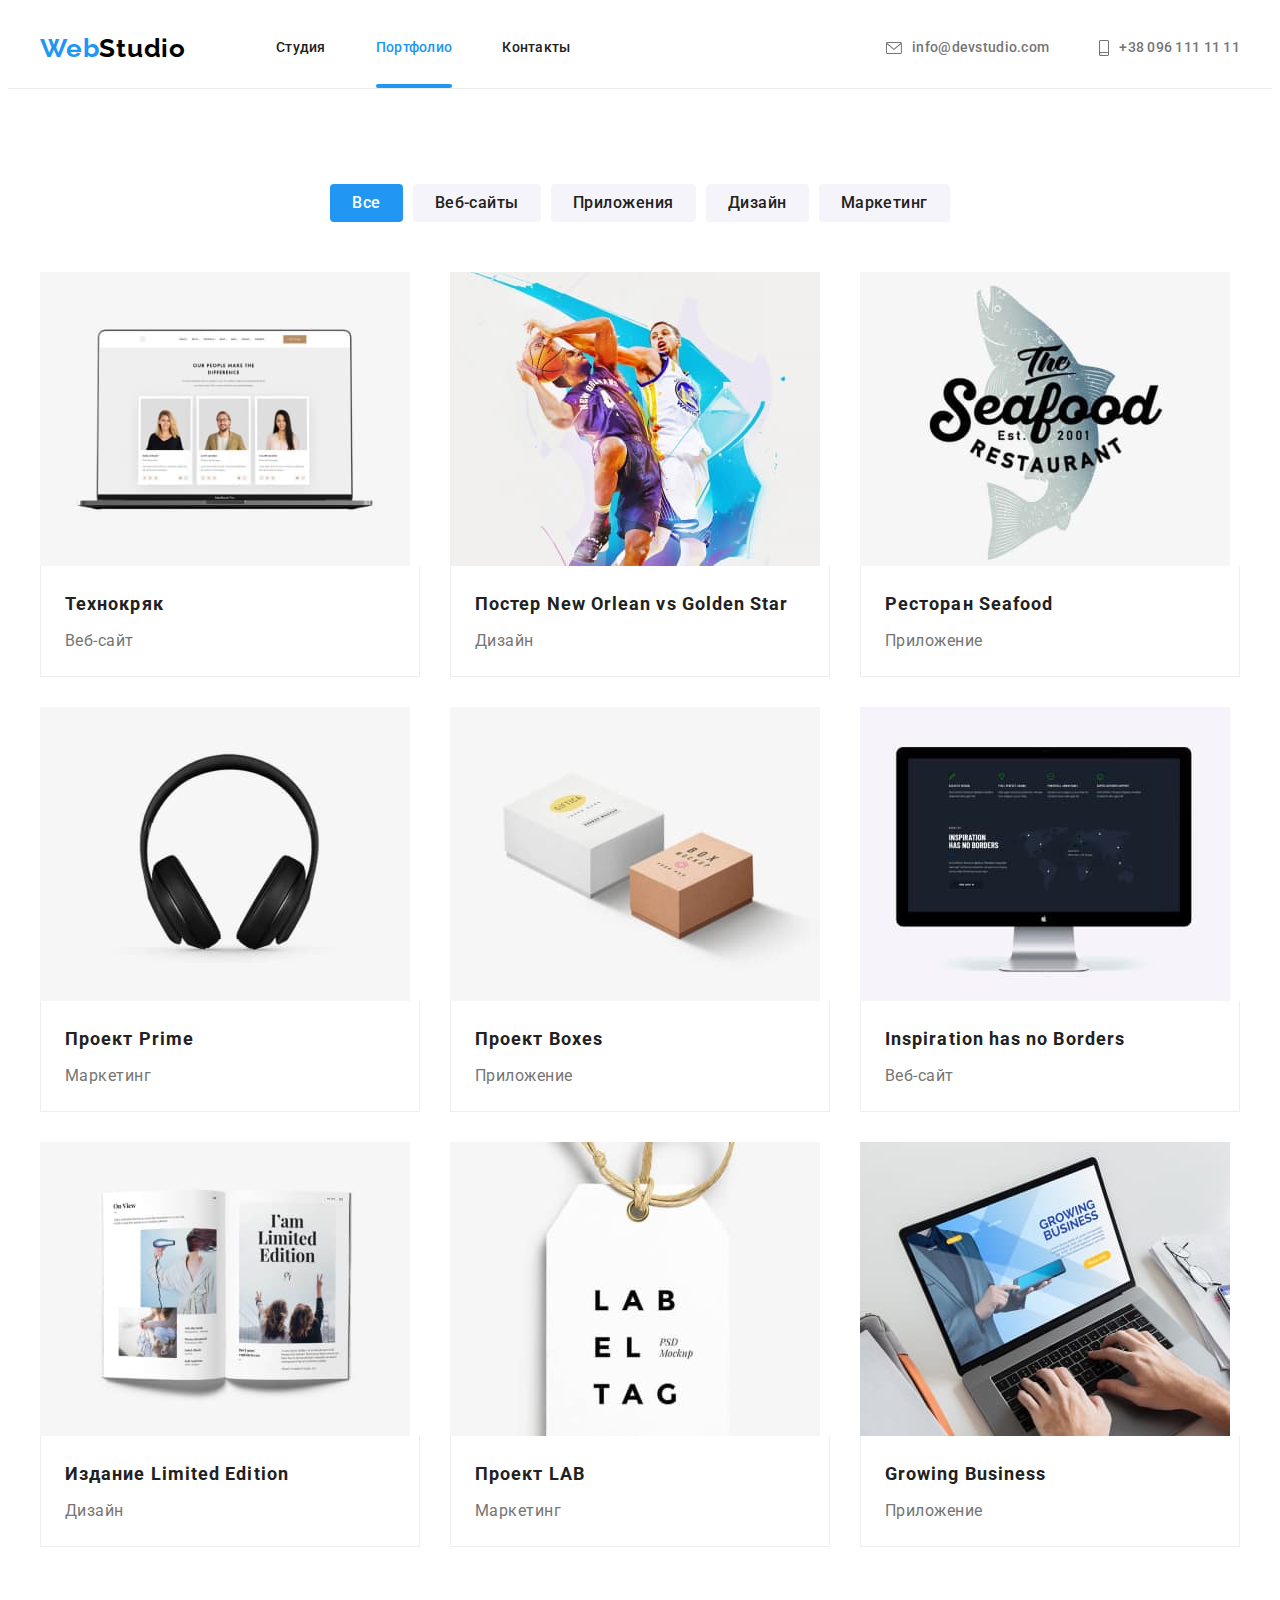
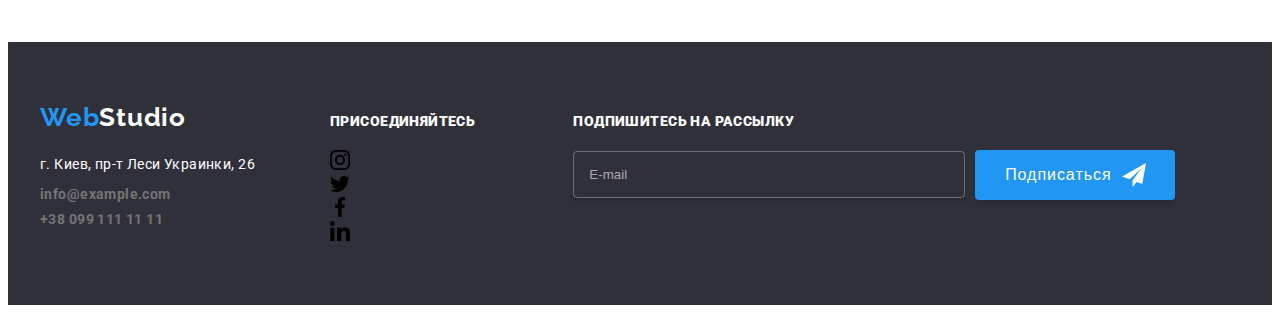
==== portfolio.html @ 3c31e911 "sass + bem" ====
<!DOCTYPE html>
<html lang="ru">
    <head>
        <meta charset="UTF-8" />
        <meta http-equiv="X-UA-Compatible" content="IE=edge" />
        <meta name="viewport" content="width=device-width, initial-scale=1.0" />
        <title>WebStudio</title>
        <link rel="preconnect" href="https://fonts.gstatic.com">
        <link href="https://fonts.googleapis.com/css2?family=Raleway:wght@700&family=Roboto:wght@400;500;700;900&display=swap"
          rel="stylesheet">
          <link rel="stylesheet" href="https://cdnjs.cloudflare.com/ajax/libs/modern-normalize/1.1.0/modern-normalize.min.css" integrity="sha512-wpPYUAdjBVSE4KJnH1VR1HeZfpl1ub8YT/NKx4PuQ5NmX2tKuGu6U/JRp5y+Y8XG2tV+wKQpNHVUX03MfMFn9Q==" crossorigin="anonymous" referrerpolicy="no-referrer" />
        <link rel="stylesheet" href="./css/main.min.css"> 
      </head>

  <body>
    <header class="header">
      <div class="container nav">
        <nav class="nav">
          <a class="logo link" lang="en" href="./index.html"><span class="half-logo">Web</span>Studio</a>
          <ul class="menu list">
            <li class="menu__item">
              <a class="menu__link  link" href="./index.html">Студия</a>
            </li>
            <li class="menu__item">
              <a class="menu__link menu__link-current link" href="./portfolio.html">Портфолио</a>
            </li>
            <li class="menu__item">
              <a class="menu__link link" href="">Контакты</a>
            </li>
          </ul>
        </nav>
    
        <ul class="hookup list">
          <li class="hookup__item">
            <a class="hookup__link link" href="mailto:info@devstudio.com">
              <svg class="hookup__link-icon" width="16" height="12">
                <use href="./images/sprite.svg#icon-envelope"></use>
              </svg>info@devstudio.com</a>
          </li>
          <li class="hookup__item">
            <a class="hookup__link link" href="tel:+380961111111">
              <svg class="hookup__link-icon" width="10" height="16">
                <use href="./images/sprite.svg#icon-phone"></use>
              </svg>+38 096 111 11 11</a>
          </li>
        </ul>
      </div>
    </header>

    <main>
      <section class="portfolio-page section">
        
        <!-- Buttons -->
        <div class="container">
        <ul class="filter-item list">
        <li class="filter-list ">
            <button class="filter-btn current link " type="button">Все</button></li>
        <li class="filter-list">
            <button class="filter-btn link" type="button">Веб-сайты</button></li>
        <li class="filter-list">
            <button class="filter-btn link" type="button">Приложения</button></li>
        <li class="filter-list">
            <button class="filter-btn link" type="button">Дизайн</button></li>
        <li class="filter-list">
            <button class="filter-btn" type="button">Маркетинг</button></li>
      </ul>

    <!-- Client -->
  
      <ul class="client list">
        <li class="client-item">
      
        <a class="client-link link"  href="">
          <div class="client-overlay-wrapper">
            <img src="./portfolio-images/tehnokryk.jpg" alt="Открытый ноутбук" width="370" height="294"/>
            <p class="client-overlay">Технокряк это современная площадка распространения коронавируса. Компании используют эту платформу для цифрового
            шпионажа и атак на защищённые сервера конкурентов.</p>
        </div>
          <div class="client-name">
            <h3 class="client-title">Технокряк</h3>
            <p class="client-text">Веб-сайт</p>
          </div>
        </a> 
        </li>
        <li class="client-item">
           
          <a class="client-link link"  href="">
            <div class="client-overlay-wrapper">
            <img src="./portfolio-images/poster.jpg" alt="Постер с баскетболистами" width="370" height="294"/>
            <p class="client-overlay">Технокряк это современная площадка распространения коронавируса. Компании используют эту
              платформу для цифрового
              шпионажа и атак на защищённые сервера конкурентов.</p>
            </div>
            <div class="client-name">
            <h3 class="client-title">Постер New Orlean vs Golden Star</h3>
            <p class="client-text">Дизайн</p>
          </div>
          </a>
        </li>
        <li class="client-item">
           
          <a class="client-link link"  href="">
            <div class="client-overlay-wrapper">
            <img src="./portfolio-images/seafood.jpg" alt="Вывеска ресторана" width="370" height="294"/>
            <p class="client-overlay">Технокряк это современная площадка распространения коронавируса. Компании используют эту
              платформу для цифрового
              шпионажа и атак на защищённые сервера конкурентов.</p>
            </div>
            <div class="client-name">
            <h3 class="client-title">Ресторан Seafood</h3>
            <p class="client-text">Приложение</p>
          </div>
          </a>
        </li>
        <li class="client-item">
           
          <a class="client-link link"  href="">
            <div class="client-overlay-wrapper">
            <img src="./portfolio-images/earphones.jpg" alt="Наушники" width="370" height="294"/>
            <p class="client-overlay">Технокряк это современная площадка распространения коронавируса. Компании используют эту
              платформу для цифрового
              шпионажа и атак на защищённые сервера конкурентов.</p>
            </div>
            <div class="client-name">
            <h3 class="client-title">Проект Prime</h3>
            <p class="client-text">Маркетинг</p>
          </div>
          </a>
        </li>
        <li class="client-item">
           
          <a class="client-link link"  href="">
            <div class="client-overlay-wrapper">
            <img src="./portfolio-images/boxes.jpg" alt="Коробки" width="370" height="294"/>
            <p class="client-overlay">Технокряк это современная площадка распространения коронавируса. Компании используют эту
              платформу для цифрового
              шпионажа и атак на защищённые сервера конкурентов.</p>
            </div>
            <div class="client-name">
            <h3 class="client-title">Проект Boxes</h3>
            <p class="client-text">Приложение</p>
          </div>
          </a>
        </li>
        <li class="client-item">
           
          <a class="client-link link"  href="">
            <div class="client-overlay-wrapper">
            <img src="./portfolio-images/computer.jpg" alt="Компьютер" width="370" height="294"/>
            <p class="client-overlay">Технокряк это современная площадка распространения коронавируса. Компании используют эту
              платформу для цифрового
              шпионажа и атак на защищённые сервера конкурентов.</p>
           </div>
            <div class="client-name">
            <h3 class="client-title" lang="en">Inspiration has no Borders</h3>
            <p class="client-text">Веб-сайт</p>
            </div>
          </a>
        </li>
        <li class="client-item">
           
          <a class="client-link link"  href="">
            <div class="client-overlay-wrapper">
            <img src="./portfolio-images/magazine.jpg" alt="Открытый журнал" width="370" height="294"/>
            <p class="client-overlay">Технокряк это современная площадка распространения коронавируса. Компании используют эту
              платформу для цифрового
              шпионажа и атак на защищённые сервера конкурентов.</p>
          </div>
            <div class="client-name">
            <h3 class="client-title">Издание Limited Edition</h3>
            <p class="client-text">Дизайн</p>
            </div>
          </a>
        </li>
        <li class="client-item">
           
          <a class="client-link link"  href="">
            <div class="client-overlay-wrapper">
            <img src="./portfolio-images/lab.jpg" alt="Этикетка с надписью" width="370" height="294"/>
            <p class="client-overlay">Технокряк это современная площадка распространения коронавируса. Компании используют эту
              платформу для цифрового
              шпионажа и атак на защищённые сервера конкурентов.</p>
          </div>
            <div class="client-name">
            <h3 class="client-title">Проект LAB</h3>
            <p class="client-text">Маркетинг</p>
            </div>
          </a>
        </li>
        <li class="client-item">
          
          <a class="client-link link"  href="">
            <div class="client-overlay-wrapper">
            <img src="./portfolio-images/laptop.jpg" alt="Открытый ноутбук" width="370" height="294"/>
            <p class="client-overlay">Технокряк это современная площадка распространения коронавируса. Компании используют эту
              платформу для цифрового
              шпионажа и атак на защищённые сервера конкурентов.</p>
         </div>
            <div class="client-name">
            <h3 class="client-title" lang="en">Growing Business</h3>
            <p class="client-text">Приложение</p>
            </div>
          </a>
        </li>
      </ul>
    </div>
      </section>
    </main>
  <footer class="footer">
    <div class="container general">
      <div class="footer-container">
        <a class="logo footer-logo link" lang="en" href="./index.html"><span class="half-logo">Web</span>Studio</a>
        <address class="address">
          <ul class="contacts list">
            <li class="contacts-item">
              <a class="connect link" href="https://goo.gl/maps/mreH3rbR9d4Kw75F6" target="_blank"
                rel="noopener noreferrer">г. Киев, пр-т Леси Украинки, 26</a>
            </li>
            <li class="contacts-item">
              <a class="hookup-footer link" href="mailto:info@example.com">info@example.com</a>
            </li>
            <li class="contacts-item">
              <a class="hookup-footer link" href="tel:+380991111111">+38 099 111 11 11</a>
            </li>
          </ul>
        </address>
      </div>
      <div class="footer-container">
        <h2 class="footer-title"><strong>присоединяйтесь</strong></h2>
        <ul class="social-list list">
          <li class="social-item">
            <a class="social-link footer-link" href=""><svg class="footer-icon" width="20" height="20">
                <use href="./images/sprite.svg#icon-instagram"></use>
              </svg></a>
          </li>
          <li class="social-item">
            <a class="social-link footer-link" href=""><svg class="footer-icon" width="20" height="20">
                <use href="./images/sprite.svg#icon-twitter"></use>
              </svg></a>
          </li>
          <li class="social-item">
            <a class="social-link footer-link" href=""><svg class="footer-icon" width="20" height="20">
                <use href="./images/sprite.svg#icon-facebook"></use>
              </svg></a>
          </li>
          <li class="social-item">
            <a class="social-link footer-link" href=""><svg class="footer-icon" width="20" height="20">
                <use href="./images/sprite.svg#icon-linkedin"></use>
              </svg></a>
          </li>
        </ul>
      </div>

      <form class="subscription">
        <b class="subscription-footer">Подпишитесь на рассылку</b>
        <div class="container-subscription">
          <input class="subscription-email" type="email" name="email" placeholder="E-mail" required>
          <button class="subscription-btn" type="submit">Подписаться
            <svg class="subscription-icon" width="24" height="24">
              <use href="./images/sprite.svg#icon-send"></use>
            </svg>
          </button>
        </div>
      </form>
      
    </div>
  </footer>
  </body>
</html>
---- css/main.min.css ----
:root{--accent-color: #2196f3;--secondary-color: #212121;--title-color: #ffffff;--hero-color: #2f303a;--text-color: #757575;--team-section-color: #f5f4fa;--half-logo-color: #000000;--border-color: #eeeeee;--line-color: #ececec;--icon-color: #afb1b8;--hover-btn: #188ce8}.hidden{position:absolute;width:1px;height:1px;margin:-1px;padding:0;overflow:hidden;border:0;clip:rect(0 0 0 0)}body{font-family:"Roboto", sans-serif;font-style:normal;font-weight:700;font-size:14px;line-height:1.14;letter-spacing:0.03em}h1,h2,h3,h4,h5,h6,p{margin-top:0;margin-bottom:0}ul,ol{margin-top:0;margin-bottom:0;padding-left:0}img{display:block}.link{text-decoration:none}.list{list-style:none}.section{padding-top:95px;padding-bottom:95px}.container{width:1200px;margin:0 auto;padding-left:15px;padding-right:15px}.work__title,.team__title,.company__title{font-size:36px;line-height:1.16;letter-spacing:.03em;margin-bottom:50px;text-align:center;color:var(--secondary-color)}.logo,.half-logo{font-size:26px;line-height:1.19;letter-spacing:.03em;font-family:"Raleway", sans-serif;color:var(--half-logo-color)}.logo{margin-right:90px}.half-logo{color:var(--accent-color)}.footer-logo{margin-right:0;color:var(--title-color)}.social__list{display:flex;justify-content:center}.social__link{transition-property:background-color, fill;transition-duration:250ms;transition-timing-function:cubic-bezier(0.4, 0, 0.2, 1);display:flex;height:45px;width:45px;justify-content:center;align-items:center;border-radius:50%;background-color:var(--title-color);fill:var(--icon-color)}.social__link:hover,.social__link:focus{background-color:var(--accent-color);fill:var(--title-color)}.social__item:not(:last-child){margin-right:10px}.footer__link{background-color:rgba(255,255,255,0.1)}.footer__link:hover,.footer__link:focus{background-color:var(--accent-color);fill:var(--title-color)}.footer__icon{fill:var(--title-color)}.header{background-color:var(--title-color);border-bottom:1px solid var(--line-color)}.nav{display:flex;align-items:center}.menu{display:flex;align-items:center}.menu__item{position:relative}.menu__item:not(:last-child){margin-right:50px}.hookup{display:flex;align-items:center;margin-left:auto}.hookup__item:not(:first-child){margin-left:50px}.menu__link,.hookup__link{transition-property:color, fill;transition-duration:250ms;transition-timing-function:cubic-bezier(0.4, 0, 0.2, 1);display:flex;padding-top:32px;padding-bottom:32px;align-items:center;font-size:14px;line-height:1.14;letter-spacing:.02em;font-weight:500;color:var(--secondary-color)}.hookup__link{font-style:normal;color:var(--text-color);fill:var(--text-color)}.hookup__link:hover,.hookup__link:focus{color:var(--accent-color);fill:var(--accent-color)}.menu__link:hover,.menu__link:focus{color:var(--accent-color);fill:var(--accent-color)}.hookup__link-icon{display:flex;font-style:inherit;margin-right:10px}.menu__link-current{color:var(--accent-color)}.menu__link-current::after{content:" ";position:absolute;left:0;bottom:0;display:block;width:100%;height:4px;border-radius:2px;background-color:var(--accent-color)}.hero{padding-top:200px;padding-bottom:200px;text-align:center;background-size:cover;background-position:0 0;background-repeat:no-repeat;background-color:var(--hero-color);background-image:linear-gradient(rgba(47,48,58,0.4), rgba(47,48,58,0.4)),url("../images/img-background.jpg")}.hero .container{width:700px}.hero__text{margin-bottom:30px;font-size:44px;line-height:1.36;letter-spacing:.06em;font-weight:900;text-transform:uppercase;color:var(--title-color)}.hero-button-text{align-items:center;text-align:center;padding:10px 30px;border:none;background:transparent;font-family:inherit;cursor:pointer;font-size:16px;line-height:1.87;letter-spacing:.06em;font-weight:700;box-shadow:0px 4px 4px rgba(0,0,0,0.15);border-radius:4px;color:var(--title-color);background:var(--accent-color)}.hero-button-text:hover{background:var(--hover-btn)}.preference__item-icon{display:flex;width:270px;height:120px;margin-bottom:30px;justify-content:center;align-items:center;background:var(--team-section-color)}.specifics{padding-bottom:0}.preference__list{display:flex;margin-left:-30px}.preference__item{margin-left:30px;flex-basis:calc((100% - 4 * 30px) / 4)}.preference__title{text-transform:uppercase;color:var(--secondary-color)}.preference__text{margin-top:10px;width:270px;font-weight:400;line-height:1.71;color:var(--text-color)}.work__item{display:flex;margin-left:-30px}.work__item-img{position:relative;display:flex;margin-left:30px;flex-basis:calc((100% - 3 * 30px) / 3)}.work__overlay{position:absolute;left:0;bottom:0;display:flex;justify-content:center;align-items:center;width:100%;height:25%;text-transform:uppercase;color:var(--title-color);background-color:rgba(47,48,58,0.8)}.team{background:var(--team-section-color)}.team__item{display:flex;margin-left:-30px}.team__list{margin-left:30px;max-width:270px;flex-basis:calc((100% - 4 * 30px) / 4);background:var(--title-color);box-shadow:0px 1px 3px rgba(0,0,0,0.12),0px 1px 1px rgba(0,0,0,0.14),0px 2px 1px rgba(0,0,0,0.2);border-radius:0px 0px 4px 4px}.person{padding:30px 30px}.person__name{margin-bottom:10px}.person__name,.person__position{text-align:center;font-weight:500;font-size:16px;line-height:1.18;letter-spacing:.03em;color:var(--secondary-color)}.person__position{margin-bottom:15px;font-weight:400;color:var(--text-color)}.company__list{display:flex;justify-content:center;align-items:center}.company__link{transition-property:fill, border;transition-duration:250ms;transition-timing-function:cubic-bezier(0.4, 0, 0.2, 1);display:flex;justify-content:center;align-items:center;width:170px;height:90px;cursor:pointer;border-radius:4px;fill:var(--icon-color);border:1px solid var(--icon-color)}.company__link:hover,.company__link:focus{fill:var(--accent-color);border:1px solid var(--accent-color)}.company__item:not(:last-child){margin-right:30px}.footer{padding-top:60px;padding-bottom:60px;background:var(--hero-color)}.footer-container:not(:first-child){margin-left:75px}.general{display:flex;align-items:baseline}.footer-title{margin-bottom:20px;font-size:14px;text-transform:uppercase;color:var(--title-color)}.connect{transition-property:var(--hero-color);transition-duration:250ms;transition-timing-function:cubic-bezier(0.4, 0, 0.2, 1);font-size:14px;line-height:1.71;letter-spacing:.03em;font-style:normal;font-weight:400;color:var(--title-color)}.connect:hover,.connect:focus{color:var(--accent-color)}.address{margin-top:20px;font-style:inherit}.contacts-item:not(:first-child){margin-top:10px}.hookup-footer{transition-property:var(--hero-color);transition-duration:250ms;transition-timing-function:cubic-bezier(0.4, 0, 0.2, 1);font-style:normal;color:var(--text-color)}.hookup-footer:hover,.hookup-footer:focus{color:var(--accent-color)}.subscription{margin-left:98px}.subscription-footer{display:block;margin-bottom:20px;text-transform:uppercase;color:var(--title-color)}.container-subscription{display:flex;justify-content:center;align-items:center}.subscription-email{width:360px;padding:15px;margin-right:10px;background-color:transparent;border:1px solid rgba(255,255,255,0.3);border-radius:4px;box-shadow:0px 4px 4px rgba(0,0,0,0.15);color:var(--title-color)}.subscription-email::placeholder{color:rgba(255,255,255,0.6)}.subscription-btn{display:flex;justify-content:center;align-items:center;border:none;cursor:pointer;text-align:center;padding:10px 25px;font-size:16px;line-height:1.87;letter-spacing:.06em;width:200px;height:50px;color:var(--title-color);background-color:var(--accent-color);box-shadow:0px 4px 4px rgba(0,0,0,0.15);border-radius:4px}.subscription-icon{margin-left:10px}.filter-item{display:flex;justify-content:center;margin-bottom:50px}.filter-item :not(:last-child){margin-right:10px}.filter-list{justify-content:center}.filter-btn.current{background-color:var(--accent-color);color:var(--title-color)}.filter-btn{transition-property:color, background-color, box-shadow;transition-duration:250ms;transition-timing-function:cubic-bezier(0.4, 0, 0.2, 1);padding:6px 22px;background:var(--team-section-color);border-radius:4px;border:none;font-family:inherit;font-size:16px;line-height:1.62;letter-spacing:.03em;text-align:left;font-weight:500;cursor:pointer;color:var(--secondary-color)}.filter-btn:hover,.filter-btn:focus{color:var(--title-color);background-color:var(--accent-color);box-shadow:0 4px 4px 0px rgba(0,0,0,0.25)}.client{margin-top:-30px;margin-left:-30px;display:flex;flex-wrap:wrap}.client-list{display:flex;margin-top:-30px;margin-left:-30px}.client-name{padding:20px 24px;border-right:1px solid var(--border-color);border-bottom:1px solid var(--border-color);border-left:1px solid var(--border-color)}.client-item{transition-property:transform, transform;transition-duration:250ms;transition-timing-function:cubic-bezier(0.4, 0, 0.2, 1);flex-basis:calc((100% - 3 * 30px) / 3);margin-top:30px;margin-left:30px}.client-item:hover,.client-item:hover .client-overlay{transform:translateY(0%);box-shadow:0 4px 4px 0px rgba(0,0,0,0.25)}.client-title{font-size:18px;line-height:2;letter-spacing:.06em;margin-bottom:4px;color:var(--secondary-color)}.client-text{font-size:16px;line-height:1.87;letter-spacing:.03em;font-weight:400;color:var(--text-color)}.client-link{transition-property:box-shadow;transition-duration:250ms;transition-timing-function:cubic-bezier(0.4, 0, 0.2, 1);display:block}.client-link:hover,.client-link:focus,.client-link:hover .client-overlay,.client-link:focus .client-overlay{transform:translateY(0%);box-shadow:0 4px 4px 0px rgba(0,0,0,0.25)}.client-overlay-wrapper{position:relative;overflow:hidden}.client-overlay{transition-property:transform, box-shadow;transition-duration:250ms;transition-timing-function:cubic-bezier(0.4, 0, 0.2, 1);transform:translateY(100%);position:absolute;top:0;left:0;width:100%;height:100%;overflow:auto;font-size:18px;line-height:1.56;letter-spacing:.03em;padding:60px 25px;font-weight:400;background-color:rgba(33,150,243,0.9);color:var(--title-color)}.backdrop{transition-property:opacity, visibility, pointer-events;transition-duration:250ms;transition-timing-function:cubic-bezier(0.4, 0, 0.2, 1);position:fixed;top:0;left:0;width:100vw;height:100vh;background-color:rgba(0,0,0,0.2)}.backdrop.is-hidden .modal{transform:translate(-50%, -50%) scale(0.3)}.modal{position:absolute;transform:translate(-50%, -50%) scale(1);transition-duration:250ms;transition-timing-function:cubic-bezier(0.4, 0, 0.2, 1);top:50%;left:50%;width:530px;height:580px;padding:40px;background-color:var(--title-color);box-shadow:0px 1px 3px rgba(0,0,0,0.12),0px 1px 1px rgba(0,0,0,0.14),0px 2px 1px rgba(0,0,0,0.2);border-radius:4px}.modal-btn{position:absolute;cursor:pointer;padding:7px;top:8px;right:8px;width:30px;height:30px;border-radius:50%;background-color:var(--title-color);border:1px solid rgba(0,0,0,0.1);transition:fill 250ms cubic-bezier(0.4, 0, 0.2, 1)}.modal-btn:hover,.modal-btn:focus{fill:var(--accent-color)}.is-hidden{opacity:0;visibility:hidden;pointer-events:none}.modal-form{display:flex;flex-direction:column}.modal-form-head{font-size:20px;line-height:1.15;letter-spacing:.03em;text-align:center;margin-bottom:10px}.modal-form-field{font-size:12px;line-height:1.16;letter-spacing:.01em;cursor:pointer;font-weight:400;margin-bottom:10px;color:var(--text-color)}.modal-input-wrapper{position:relative;display:block;margin-top:5px}.modal-form-input{cursor:pointer;padding:10px 10px 10px 40px;width:100%;height:40px;border-radius:4px;border:1px solid rgba(33,33,33,0.2);transition-property:fill, border;transition-duration:250ms;transition-timing-function:cubic-bezier(0.4, 0, 0.2, 1)}.modal-form-input:focus{outline:none;border-radius:4px;border:1px solid var(--accent-color)}.modal-icon{position:absolute;top:50%;left:10px;transform:translateY(-50%);transition:fill 250ms cubic-bezier(0.4, 0, 0.2, 1)}.modal-form-input:focus+.modal-icon{fill:var(--accent-color)}.modal-form-message{width:100%;height:120px;resize:none;padding:10px 15px;margin-top:5px;margin-bottom:10px;border-radius:4px;border:1px solid rgba(33,33,33,0.2);transition:border 250ms cubic-bezier(0.4, 0, 0.2, 1)}.modal-form-message::placeholder{color:rgba(117,117,117,0.5)}.modal-form-message:focus{outline:none;border-radius:4px;border:1px solid var(--accent-color)}.modal-form-checkbox{display:flex;justify-content:center;align-items:center;font-weight:400;line-height:1.71px;margin-bottom:30px;color:var(--text-color)}.modal-form-checkbox::before{content:"";margin-right:10px;display:block;height:16px;width:17px;border:2px solid var(--secondary-color);cursor:pointer}.modal-form-checkbox-input:checked+.modal-form-checkbox::before{background-image:url("../images/icon-check.svg");border:transparent;outline:none}.modal-form-checkbox-input:focus+.modal-form-checkbox::before{outline:2px solid var(--secondary-color)}.modal-form-contract{font-weight:400;line-height:1.71;text-decoration-line:underline;color:var(--accent-color)}.modal-form-btn{font-size:16px;line-height:1.87;letter-spacing:.06em;border:none;padding:10px 55px;align-self:center;color:var(--title-color);background:var(--accent-color);box-shadow:0px 4px 4px rgba(0,0,0,0.15);border-radius:4px;transition:background 250ms cubic-bezier(0.4, 0, 0.2, 1)}.modal-form-btn:hover,.modal-form-btn:focus{background:var(--hover-btn);box-shadow:0px 4px 4px rgba(0,0,0,0.15)}
/*# sourceMappingURL=main.min.css.map */
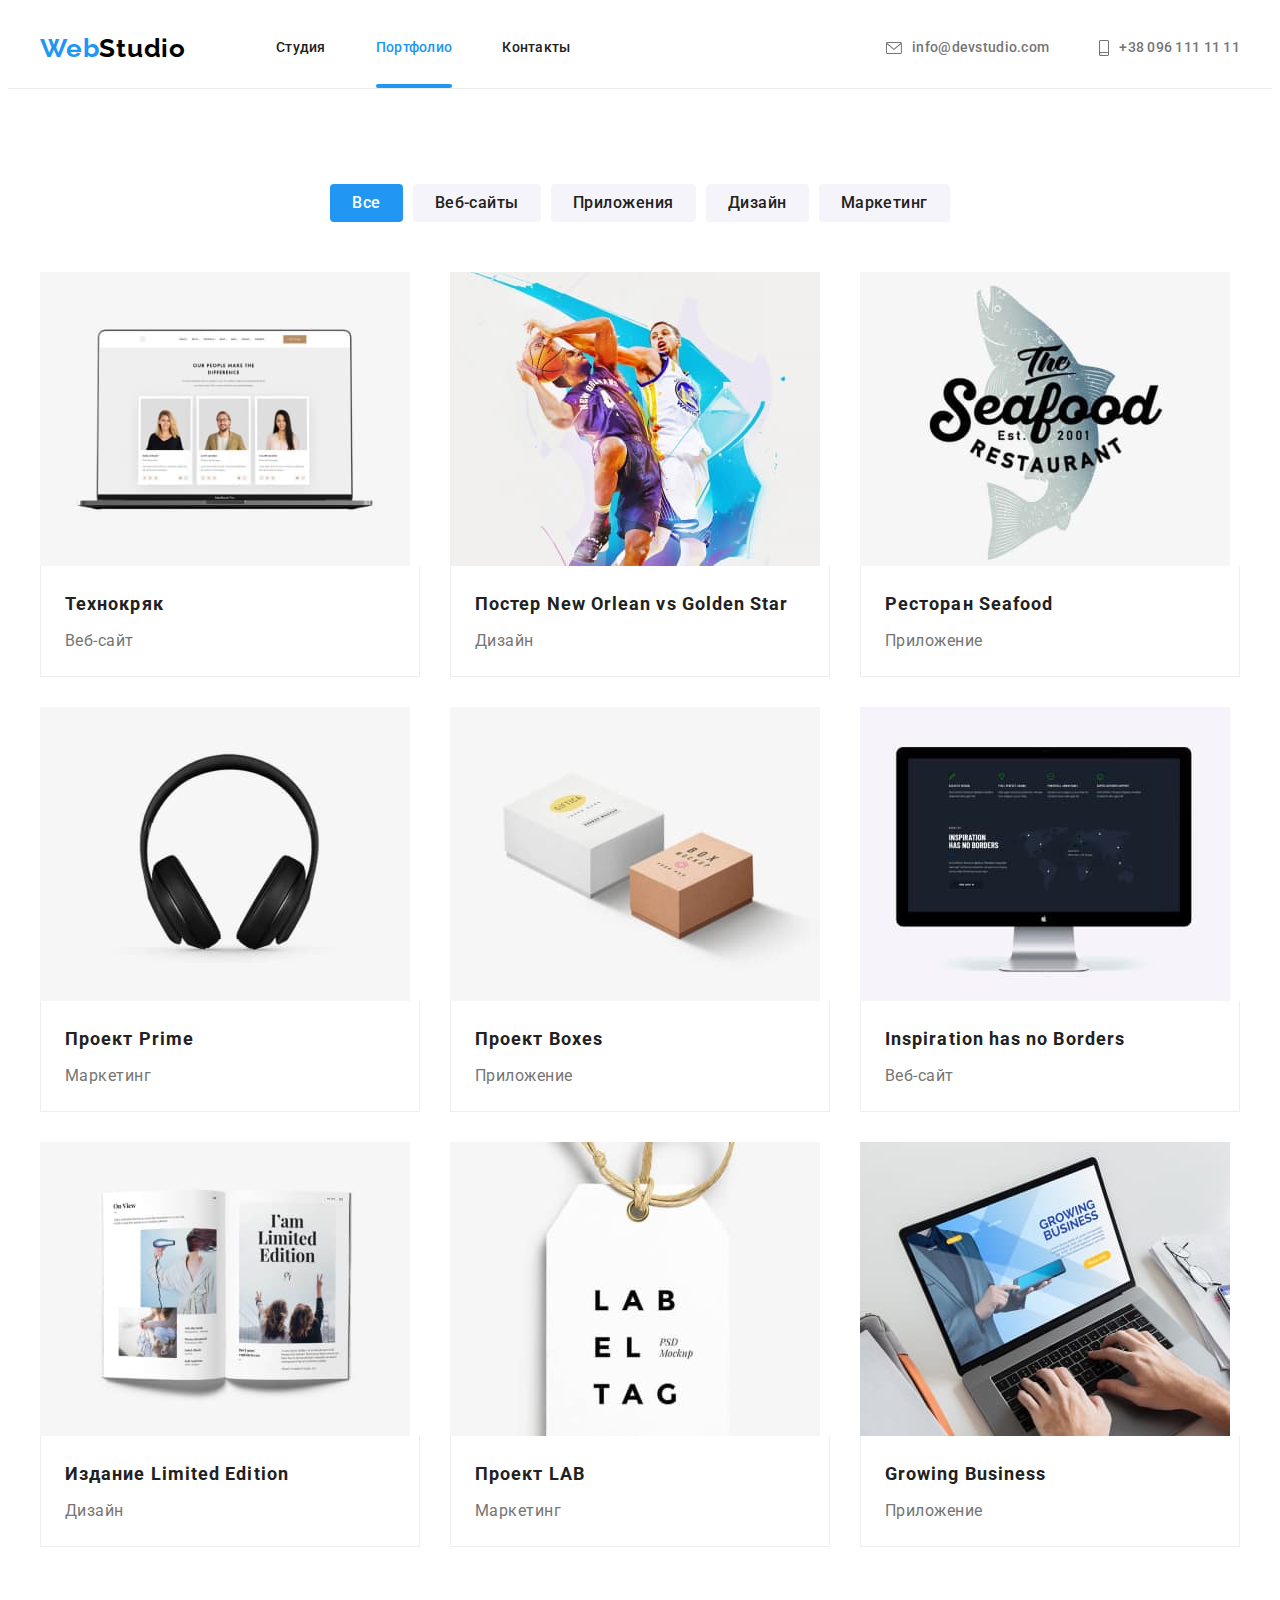
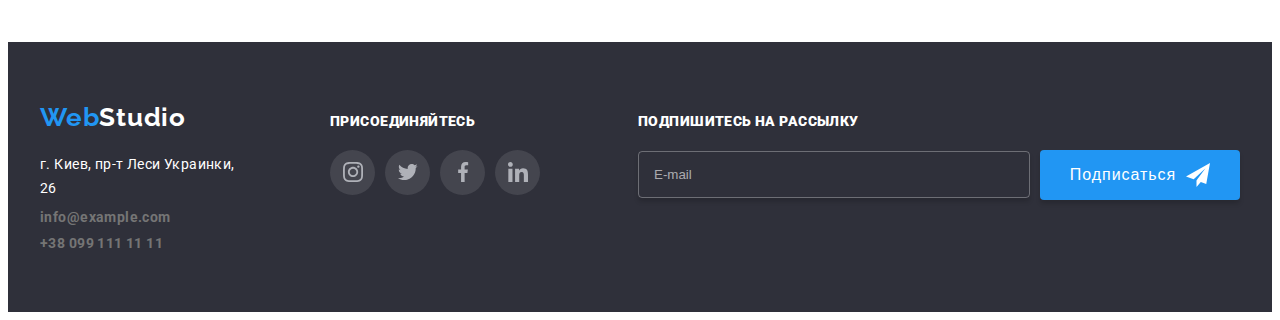
==== commit 028646a8: "fix border" ====
--- a/portfolio.html
+++ b/portfolio.html
@@ -227,24 +227,24 @@
       </div>
       <div class="footer-container">
         <h2 class="footer-title"><strong>присоединяйтесь</strong></h2>
-        <ul class="social-list list">
-          <li class="social-item">
-            <a class="social-link footer-link" href=""><svg class="footer-icon" width="20" height="20">
+        <ul class="social__list list">
+          <li class="social__item">
+            <a class="social__link footer__link" href=""><svg class="footer__link-icon" width="20" height="20">
                 <use href="./images/sprite.svg#icon-instagram"></use>
               </svg></a>
           </li>
-          <li class="social-item">
-            <a class="social-link footer-link" href=""><svg class="footer-icon" width="20" height="20">
+          <li class="social__item">
+            <a class="social__link footer__link" href=""><svg class="footer__link-icon" width="20" height="20">
                 <use href="./images/sprite.svg#icon-twitter"></use>
               </svg></a>
           </li>
-          <li class="social-item">
-            <a class="social-link footer-link" href=""><svg class="footer-icon" width="20" height="20">
+          <li class="social__item">
+            <a class="social__link footer__link" href=""><svg class="footer__link-icon" width="20" height="20">
                 <use href="./images/sprite.svg#icon-facebook"></use>
               </svg></a>
           </li>
-          <li class="social-item">
-            <a class="social-link footer-link" href=""><svg class="footer-icon" width="20" height="20">
+          <li class="social__item">
+            <a class="social__link footer__link" href=""><svg class="footer__link-icon" width="20" height="20">
                 <use href="./images/sprite.svg#icon-linkedin"></use>
               </svg></a>
           </li>
--- a/css/main.min.css
+++ b/css/main.min.css
@@ -1,2 +1,2 @@
-:root{--accent-color: #2196f3;--secondary-color: #212121;--title-color: #ffffff;--hero-color: #2f303a;--text-color: #757575;--team-section-color: #f5f4fa;--half-logo-color: #000000;--border-color: #eeeeee;--line-color: #ececec;--icon-color: #afb1b8;--hover-btn: #188ce8}.hidden{position:absolute;width:1px;height:1px;margin:-1px;padding:0;overflow:hidden;border:0;clip:rect(0 0 0 0)}body{font-family:"Roboto", sans-serif;font-style:normal;font-weight:700;font-size:14px;line-height:1.14;letter-spacing:0.03em}h1,h2,h3,h4,h5,h6,p{margin-top:0;margin-bottom:0}ul,ol{margin-top:0;margin-bottom:0;padding-left:0}img{display:block}.link{text-decoration:none}.list{list-style:none}.section{padding-top:95px;padding-bottom:95px}.container{width:1200px;margin:0 auto;padding-left:15px;padding-right:15px}.work__title,.team__title,.company__title{font-size:36px;line-height:1.16;letter-spacing:.03em;margin-bottom:50px;text-align:center;color:var(--secondary-color)}.logo,.half-logo{font-size:26px;line-height:1.19;letter-spacing:.03em;font-family:"Raleway", sans-serif;color:var(--half-logo-color)}.logo{margin-right:90px}.half-logo{color:var(--accent-color)}.footer-logo{margin-right:0;color:var(--title-color)}.social__list{display:flex;justify-content:center}.social__link{transition-property:background-color, fill;transition-duration:250ms;transition-timing-function:cubic-bezier(0.4, 0, 0.2, 1);display:flex;height:45px;width:45px;justify-content:center;align-items:center;border-radius:50%;background-color:var(--title-color);fill:var(--icon-color)}.social__link:hover,.social__link:focus{background-color:var(--accent-color);fill:var(--title-color)}.social__item:not(:last-child){margin-right:10px}.footer__link{background-color:rgba(255,255,255,0.1)}.footer__link:hover,.footer__link:focus{background-color:var(--accent-color);fill:var(--title-color)}.footer__icon{fill:var(--title-color)}.header{background-color:var(--title-color);border-bottom:1px solid var(--line-color)}.nav{display:flex;align-items:center}.menu{display:flex;align-items:center}.menu__item{position:relative}.menu__item:not(:last-child){margin-right:50px}.hookup{display:flex;align-items:center;margin-left:auto}.hookup__item:not(:first-child){margin-left:50px}.menu__link,.hookup__link{transition-property:color, fill;transition-duration:250ms;transition-timing-function:cubic-bezier(0.4, 0, 0.2, 1);display:flex;padding-top:32px;padding-bottom:32px;align-items:center;font-size:14px;line-height:1.14;letter-spacing:.02em;font-weight:500;color:var(--secondary-color)}.hookup__link{font-style:normal;color:var(--text-color);fill:var(--text-color)}.hookup__link:hover,.hookup__link:focus{color:var(--accent-color);fill:var(--accent-color)}.menu__link:hover,.menu__link:focus{color:var(--accent-color);fill:var(--accent-color)}.hookup__link-icon{display:flex;font-style:inherit;margin-right:10px}.menu__link-current{color:var(--accent-color)}.menu__link-current::after{content:" ";position:absolute;left:0;bottom:0;display:block;width:100%;height:4px;border-radius:2px;background-color:var(--accent-color)}.hero{padding-top:200px;padding-bottom:200px;text-align:center;background-size:cover;background-position:0 0;background-repeat:no-repeat;background-color:var(--hero-color);background-image:linear-gradient(rgba(47,48,58,0.4), rgba(47,48,58,0.4)),url("../images/img-background.jpg")}.hero .container{width:700px}.hero__text{margin-bottom:30px;font-size:44px;line-height:1.36;letter-spacing:.06em;font-weight:900;text-transform:uppercase;color:var(--title-color)}.hero-button-text{align-items:center;text-align:center;padding:10px 30px;border:none;background:transparent;font-family:inherit;cursor:pointer;font-size:16px;line-height:1.87;letter-spacing:.06em;font-weight:700;box-shadow:0px 4px 4px rgba(0,0,0,0.15);border-radius:4px;color:var(--title-color);background:var(--accent-color)}.hero-button-text:hover{background:var(--hover-btn)}.preference__item-icon{display:flex;width:270px;height:120px;margin-bottom:30px;justify-content:center;align-items:center;background:var(--team-section-color)}.specifics{padding-bottom:0}.preference__list{display:flex;margin-left:-30px}.preference__item{margin-left:30px;flex-basis:calc((100% - 4 * 30px) / 4)}.preference__title{text-transform:uppercase;color:var(--secondary-color)}.preference__text{margin-top:10px;width:270px;font-weight:400;line-height:1.71;color:var(--text-color)}.work__item{display:flex;margin-left:-30px}.work__item-img{position:relative;display:flex;margin-left:30px;flex-basis:calc((100% - 3 * 30px) / 3)}.work__overlay{position:absolute;left:0;bottom:0;display:flex;justify-content:center;align-items:center;width:100%;height:25%;text-transform:uppercase;color:var(--title-color);background-color:rgba(47,48,58,0.8)}.team{background:var(--team-section-color)}.team__item{display:flex;margin-left:-30px}.team__list{margin-left:30px;max-width:270px;flex-basis:calc((100% - 4 * 30px) / 4);background:var(--title-color);box-shadow:0px 1px 3px rgba(0,0,0,0.12),0px 1px 1px rgba(0,0,0,0.14),0px 2px 1px rgba(0,0,0,0.2);border-radius:0px 0px 4px 4px}.person{padding:30px 30px}.person__name{margin-bottom:10px}.person__name,.person__position{text-align:center;font-weight:500;font-size:16px;line-height:1.18;letter-spacing:.03em;color:var(--secondary-color)}.person__position{margin-bottom:15px;font-weight:400;color:var(--text-color)}.company__list{display:flex;justify-content:center;align-items:center}.company__link{transition-property:fill, border;transition-duration:250ms;transition-timing-function:cubic-bezier(0.4, 0, 0.2, 1);display:flex;justify-content:center;align-items:center;width:170px;height:90px;cursor:pointer;border-radius:4px;fill:var(--icon-color);border:1px solid var(--icon-color)}.company__link:hover,.company__link:focus{fill:var(--accent-color);border:1px solid var(--accent-color)}.company__item:not(:last-child){margin-right:30px}.footer{padding-top:60px;padding-bottom:60px;background:var(--hero-color)}.footer-container:not(:first-child){margin-left:75px}.general{display:flex;align-items:baseline}.footer-title{margin-bottom:20px;font-size:14px;text-transform:uppercase;color:var(--title-color)}.connect{transition-property:var(--hero-color);transition-duration:250ms;transition-timing-function:cubic-bezier(0.4, 0, 0.2, 1);font-size:14px;line-height:1.71;letter-spacing:.03em;font-style:normal;font-weight:400;color:var(--title-color)}.connect:hover,.connect:focus{color:var(--accent-color)}.address{margin-top:20px;font-style:inherit}.contacts-item:not(:first-child){margin-top:10px}.hookup-footer{transition-property:var(--hero-color);transition-duration:250ms;transition-timing-function:cubic-bezier(0.4, 0, 0.2, 1);font-style:normal;color:var(--text-color)}.hookup-footer:hover,.hookup-footer:focus{color:var(--accent-color)}.subscription{margin-left:98px}.subscription-footer{display:block;margin-bottom:20px;text-transform:uppercase;color:var(--title-color)}.container-subscription{display:flex;justify-content:center;align-items:center}.subscription-email{width:360px;padding:15px;margin-right:10px;background-color:transparent;border:1px solid rgba(255,255,255,0.3);border-radius:4px;box-shadow:0px 4px 4px rgba(0,0,0,0.15);color:var(--title-color)}.subscription-email::placeholder{color:rgba(255,255,255,0.6)}.subscription-btn{display:flex;justify-content:center;align-items:center;border:none;cursor:pointer;text-align:center;padding:10px 25px;font-size:16px;line-height:1.87;letter-spacing:.06em;width:200px;height:50px;color:var(--title-color);background-color:var(--accent-color);box-shadow:0px 4px 4px rgba(0,0,0,0.15);border-radius:4px}.subscription-icon{margin-left:10px}.filter-item{display:flex;justify-content:center;margin-bottom:50px}.filter-item :not(:last-child){margin-right:10px}.filter-list{justify-content:center}.filter-btn.current{background-color:var(--accent-color);color:var(--title-color)}.filter-btn{transition-property:color, background-color, box-shadow;transition-duration:250ms;transition-timing-function:cubic-bezier(0.4, 0, 0.2, 1);padding:6px 22px;background:var(--team-section-color);border-radius:4px;border:none;font-family:inherit;font-size:16px;line-height:1.62;letter-spacing:.03em;text-align:left;font-weight:500;cursor:pointer;color:var(--secondary-color)}.filter-btn:hover,.filter-btn:focus{color:var(--title-color);background-color:var(--accent-color);box-shadow:0 4px 4px 0px rgba(0,0,0,0.25)}.client{margin-top:-30px;margin-left:-30px;display:flex;flex-wrap:wrap}.client-list{display:flex;margin-top:-30px;margin-left:-30px}.client-name{padding:20px 24px;border-right:1px solid var(--border-color);border-bottom:1px solid var(--border-color);border-left:1px solid var(--border-color)}.client-item{transition-property:transform, transform;transition-duration:250ms;transition-timing-function:cubic-bezier(0.4, 0, 0.2, 1);flex-basis:calc((100% - 3 * 30px) / 3);margin-top:30px;margin-left:30px}.client-item:hover,.client-item:hover .client-overlay{transform:translateY(0%);box-shadow:0 4px 4px 0px rgba(0,0,0,0.25)}.client-title{font-size:18px;line-height:2;letter-spacing:.06em;margin-bottom:4px;color:var(--secondary-color)}.client-text{font-size:16px;line-height:1.87;letter-spacing:.03em;font-weight:400;color:var(--text-color)}.client-link{transition-property:box-shadow;transition-duration:250ms;transition-timing-function:cubic-bezier(0.4, 0, 0.2, 1);display:block}.client-link:hover,.client-link:focus,.client-link:hover .client-overlay,.client-link:focus .client-overlay{transform:translateY(0%);box-shadow:0 4px 4px 0px rgba(0,0,0,0.25)}.client-overlay-wrapper{position:relative;overflow:hidden}.client-overlay{transition-property:transform, box-shadow;transition-duration:250ms;transition-timing-function:cubic-bezier(0.4, 0, 0.2, 1);transform:translateY(100%);position:absolute;top:0;left:0;width:100%;height:100%;overflow:auto;font-size:18px;line-height:1.56;letter-spacing:.03em;padding:60px 25px;font-weight:400;background-color:rgba(33,150,243,0.9);color:var(--title-color)}.backdrop{transition-property:opacity, visibility, pointer-events;transition-duration:250ms;transition-timing-function:cubic-bezier(0.4, 0, 0.2, 1);position:fixed;top:0;left:0;width:100vw;height:100vh;background-color:rgba(0,0,0,0.2)}.backdrop.is-hidden .modal{transform:translate(-50%, -50%) scale(0.3)}.modal{position:absolute;transform:translate(-50%, -50%) scale(1);transition-duration:250ms;transition-timing-function:cubic-bezier(0.4, 0, 0.2, 1);top:50%;left:50%;width:530px;height:580px;padding:40px;background-color:var(--title-color);box-shadow:0px 1px 3px rgba(0,0,0,0.12),0px 1px 1px rgba(0,0,0,0.14),0px 2px 1px rgba(0,0,0,0.2);border-radius:4px}.modal-btn{position:absolute;cursor:pointer;padding:7px;top:8px;right:8px;width:30px;height:30px;border-radius:50%;background-color:var(--title-color);border:1px solid rgba(0,0,0,0.1);transition:fill 250ms cubic-bezier(0.4, 0, 0.2, 1)}.modal-btn:hover,.modal-btn:focus{fill:var(--accent-color)}.is-hidden{opacity:0;visibility:hidden;pointer-events:none}.modal-form{display:flex;flex-direction:column}.modal-form-head{font-size:20px;line-height:1.15;letter-spacing:.03em;text-align:center;margin-bottom:10px}.modal-form-field{font-size:12px;line-height:1.16;letter-spacing:.01em;cursor:pointer;font-weight:400;margin-bottom:10px;color:var(--text-color)}.modal-input-wrapper{position:relative;display:block;margin-top:5px}.modal-form-input{cursor:pointer;padding:10px 10px 10px 40px;width:100%;height:40px;border-radius:4px;border:1px solid rgba(33,33,33,0.2);transition-property:fill, border;transition-duration:250ms;transition-timing-function:cubic-bezier(0.4, 0, 0.2, 1)}.modal-form-input:focus{outline:none;border-radius:4px;border:1px solid var(--accent-color)}.modal-icon{position:absolute;top:50%;left:10px;transform:translateY(-50%);transition:fill 250ms cubic-bezier(0.4, 0, 0.2, 1)}.modal-form-input:focus+.modal-icon{fill:var(--accent-color)}.modal-form-message{width:100%;height:120px;resize:none;padding:10px 15px;margin-top:5px;margin-bottom:10px;border-radius:4px;border:1px solid rgba(33,33,33,0.2);transition:border 250ms cubic-bezier(0.4, 0, 0.2, 1)}.modal-form-message::placeholder{color:rgba(117,117,117,0.5)}.modal-form-message:focus{outline:none;border-radius:4px;border:1px solid var(--accent-color)}.modal-form-checkbox{display:flex;justify-content:center;align-items:center;font-weight:400;line-height:1.71px;margin-bottom:30px;color:var(--text-color)}.modal-form-checkbox::before{content:"";margin-right:10px;display:block;height:16px;width:17px;border:2px solid var(--secondary-color);cursor:pointer}.modal-form-checkbox-input:checked+.modal-form-checkbox::before{background-image:url("../images/icon-check.svg");border:transparent;outline:none}.modal-form-checkbox-input:focus+.modal-form-checkbox::before{outline:2px solid var(--secondary-color)}.modal-form-contract{font-weight:400;line-height:1.71;text-decoration-line:underline;color:var(--accent-color)}.modal-form-btn{font-size:16px;line-height:1.87;letter-spacing:.06em;border:none;padding:10px 55px;align-self:center;color:var(--title-color);background:var(--accent-color);box-shadow:0px 4px 4px rgba(0,0,0,0.15);border-radius:4px;transition:background 250ms cubic-bezier(0.4, 0, 0.2, 1)}.modal-form-btn:hover,.modal-form-btn:focus{background:var(--hover-btn);box-shadow:0px 4px 4px rgba(0,0,0,0.15)}
+:root{--accent-color: #2196f3;--secondary-color: #212121;--title-color: #ffffff;--hero-color: #2f303a;--text-color: #757575;--team-section-color: #f5f4fa;--half-logo-color: #000000;--border-color: #eeeeee;--line-color: #ececec;--icon-color: #afb1b8;--hover-btn: #188ce8}.hidden{position:absolute;width:1px;height:1px;margin:-1px;padding:0;overflow:hidden;border:0;clip:rect(0 0 0 0)}body{font-family:"Roboto", sans-serif;font-style:normal;font-weight:700;font-size:14px;line-height:1.14;letter-spacing:0.03em}h1,h2,h3,h4,h5,h6,p{margin-top:0;margin-bottom:0}ul,ol{margin-top:0;margin-bottom:0;padding-left:0}img{display:block}.link{text-decoration:none}.list{list-style:none}.section{padding-top:95px;padding-bottom:95px}.container{width:1200px;margin:0 auto;padding-left:15px;padding-right:15px}.work__title,.team__title,.company__title{font-size:36px;line-height:1.16;letter-spacing:.03em;margin-bottom:50px;text-align:center;color:var(--secondary-color)}.logo,.half-logo{font-size:26px;line-height:1.19;letter-spacing:.03em;font-family:"Raleway", sans-serif;color:var(--half-logo-color)}.logo{margin-right:90px}.half-logo{color:var(--accent-color)}.footer-logo{margin-right:0;color:var(--title-color)}.social__list{display:flex;justify-content:center}.social__link{transition-property:background-color, fill;transition-duration:250ms;transition-timing-function:cubic-bezier(0.4, 0, 0.2, 1);display:flex;height:45px;width:45px;justify-content:center;align-items:center;border-radius:50%;background-color:var(--title-color);fill:var(--icon-color)}.social__link:hover,.social__link:focus{background-color:var(--accent-color);fill:var(--title-color)}.social__item:not(:last-child){margin-right:10px}.footer__link{background-color:rgba(255,255,255,0.1)}.footer__link:hover,.footer__link:focus{background-color:var(--accent-color);fill:var(--title-color)}.footer__icon{fill:var(--title-color)}.header{background-color:var(--title-color);border-bottom:1px solid var(--line-color)}.nav{display:flex;align-items:center}.menu{display:flex;align-items:center}.menu__item{position:relative}.menu__item:not(:last-child){margin-right:50px}.hookup{display:flex;align-items:center;margin-left:auto}.hookup__item:not(:first-child){margin-left:50px}.menu__link,.hookup__link{transition-property:color, fill;transition-duration:250ms;transition-timing-function:cubic-bezier(0.4, 0, 0.2, 1);display:flex;padding-top:32px;padding-bottom:32px;align-items:center;font-size:14px;line-height:1.14;letter-spacing:.02em;font-weight:500;color:var(--secondary-color)}.hookup__link{font-style:normal;color:var(--text-color);fill:var(--text-color)}.hookup__link:hover,.hookup__link:focus{color:var(--accent-color);fill:var(--accent-color)}.menu__link:hover,.menu__link:focus{color:var(--accent-color);fill:var(--accent-color)}.hookup__link-icon{display:flex;font-style:inherit;margin-right:10px}.menu__link-current{color:var(--accent-color)}.menu__link-current::after{content:" ";position:absolute;left:0;bottom:0;display:block;width:100%;height:4px;border-radius:2px;background-color:var(--accent-color)}.hero{padding-top:200px;padding-bottom:200px;text-align:center;background-size:cover;background-position:0 0;background-repeat:no-repeat;background-color:var(--hero-color);background-image:linear-gradient(rgba(47,48,58,0.4), rgba(47,48,58,0.4)),url("../images/img-background.jpg")}.hero .container{width:700px}.hero__text{margin-bottom:30px;font-size:44px;line-height:1.36;letter-spacing:.06em;font-weight:900;text-transform:uppercase;color:var(--title-color)}.hero-button-text{align-items:center;text-align:center;padding:10px 30px;border:none;background:transparent;font-family:inherit;cursor:pointer;font-size:16px;line-height:1.87;letter-spacing:.06em;font-weight:700;box-shadow:0px 4px 4px rgba(0,0,0,0.15);border-radius:4px;color:var(--title-color);background:var(--accent-color)}.hero-button-text:hover{background:var(--hover-btn)}.preference__item-icon{display:flex;width:270px;height:120px;margin-bottom:30px;justify-content:center;align-items:center;background:var(--team-section-color)}.specifics{padding-bottom:0}.preference__list{display:flex;margin-left:-30px}.preference__item{margin-left:30px;flex-basis:calc((100% - 4 * 30px) / 4)}.preference__title{text-transform:uppercase;color:var(--secondary-color)}.preference__text{margin-top:10px;width:270px;font-weight:400;line-height:1.71;color:var(--text-color)}.work__item{display:flex;margin-left:-30px}.work__item-img{position:relative;display:flex;margin-left:30px;flex-basis:calc((100% - 3 * 30px) / 3)}.work__overlay{position:absolute;left:0;bottom:0;display:flex;justify-content:center;align-items:center;width:100%;height:25%;text-transform:uppercase;color:var(--title-color);background-color:rgba(47,48,58,0.8)}.team{background:var(--team-section-color)}.team__item{display:flex;margin-left:-30px}.team__list{margin-left:30px;max-width:270px;flex-basis:calc((100% - 4 * 30px) / 4);background:var(--title-color);box-shadow:0px 1px 3px rgba(0,0,0,0.12),0px 1px 1px rgba(0,0,0,0.14),0px 2px 1px rgba(0,0,0,0.2);border-radius:0px 0px 4px 4px}.person{padding:30px 30px}.person__name{margin-bottom:10px}.person__name,.person__position{text-align:center;font-weight:500;font-size:16px;line-height:1.18;letter-spacing:.03em;color:var(--secondary-color)}.person__position{margin-bottom:15px;font-weight:400;color:var(--text-color)}.company__list{display:flex;justify-content:center;align-items:center}.company__link{transition-property:fill, border;transition-duration:250ms;transition-timing-function:cubic-bezier(0.4, 0, 0.2, 1);display:flex;justify-content:center;align-items:center;width:170px;height:90px;cursor:pointer;border-radius:4px;fill:var(--icon-color);border:1px solid var(--icon-color)}.company__link:hover,.company__link:focus{fill:var(--accent-color);border:1px solid var(--accent-color)}.company__item:not(:last-child){margin-right:30px}.footer{padding-top:60px;padding-bottom:60px;background:var(--hero-color)}.footer-container:not(:first-child){margin-left:75px}.general{display:flex;align-items:baseline}.footer-title{margin-bottom:20px;font-size:14px;text-transform:uppercase;color:var(--title-color)}.connect{transition-property:var(--hero-color);transition-duration:250ms;transition-timing-function:cubic-bezier(0.4, 0, 0.2, 1);font-size:14px;line-height:1.71;letter-spacing:.03em;font-style:normal;font-weight:400;color:var(--title-color)}.connect:hover,.connect:focus{color:var(--accent-color)}.address{margin-top:20px;font-style:inherit}.contacts-item:not(:first-child){margin-top:10px}.hookup-footer{transition-property:var(--hero-color);transition-duration:250ms;transition-timing-function:cubic-bezier(0.4, 0, 0.2, 1);font-style:normal;color:var(--text-color)}.hookup-footer:hover,.hookup-footer:focus{color:var(--accent-color)}.subscription{margin-left:98px}.subscription-footer{display:block;margin-bottom:20px;text-transform:uppercase;color:var(--title-color)}.container-subscription{display:flex;justify-content:center;align-items:center}.subscription-email{width:360px;padding:15px;margin-right:10px;background-color:transparent;border:1px solid rgba(255,255,255,0.3);border-radius:4px;box-shadow:0px 4px 4px rgba(0,0,0,0.15);color:var(--title-color)}.subscription-email::placeholder{color:rgba(255,255,255,0.6)}.subscription-btn{display:flex;justify-content:center;align-items:center;border:none;cursor:pointer;text-align:center;padding:10px 25px;font-size:16px;line-height:1.87;letter-spacing:.06em;width:200px;height:50px;color:var(--title-color);background-color:var(--accent-color);box-shadow:0px 4px 4px rgba(0,0,0,0.15);border-radius:4px}.subscription-icon{margin-left:10px}.filter-item{display:flex;justify-content:center;margin-bottom:50px}.filter-item :not(:last-child){margin-right:10px}.filter-list{justify-content:center}.filter-btn.current{background-color:var(--accent-color);color:var(--title-color)}.filter-btn{transition-property:color, background-color, box-shadow;transition-duration:250ms;transition-timing-function:cubic-bezier(0.4, 0, 0.2, 1);padding:6px 22px;background:var(--team-section-color);border-radius:4px;border:none;font-family:inherit;font-size:16px;line-height:1.62;letter-spacing:.03em;text-align:left;font-weight:500;cursor:pointer;color:var(--secondary-color)}.filter-btn:hover,.filter-btn:focus{color:var(--title-color);background-color:var(--accent-color);box-shadow:0 4px 4px 0px rgba(0,0,0,0.25)}.client{margin-top:-30px;margin-left:-30px;display:flex;flex-wrap:wrap}.client-list{display:flex;margin-top:-30px;margin-left:-30px}.client-name{padding:20px 24px;border-right:1px solid var(--border-color);border-bottom:1px solid var(--border-color);border-left:1px solid var(--border-color)}.client-item{transition-property:transform, transform;transition-duration:250ms;transition-timing-function:cubic-bezier(0.4, 0, 0.2, 1);flex-basis:calc((100% - 3 * 30px) / 3);margin-top:30px;margin-left:30px}.client-item:hover,.client-item:hover .client-overlay{transform:translateY(0%);box-shadow:0 4px 4px 0px rgba(0,0,0,0.25)}.client-title{font-size:18px;line-height:2;letter-spacing:.06em;margin-bottom:4px;color:var(--secondary-color)}.client-text{font-size:16px;line-height:1.87;letter-spacing:.03em;font-weight:400;color:var(--text-color)}.client-link{transition-property:box-shadow;transition-duration:250ms;transition-timing-function:cubic-bezier(0.4, 0, 0.2, 1);display:block}.client-link:hover,.client-link:focus,.client-link:hover .client-overlay,.client-link:focus .client-overlay{transform:translateY(0%);box-shadow:0 4px 4px 0px rgba(0,0,0,0.25)}.client-overlay-wrapper{position:relative;overflow:hidden}.client-overlay{transition-property:transform, box-shadow;transition-duration:250ms;transition-timing-function:cubic-bezier(0.4, 0, 0.2, 1);transform:translateY(100%);position:absolute;top:0;left:0;width:100%;height:100%;overflow:auto;font-size:18px;line-height:1.56;letter-spacing:.03em;padding:60px 25px;font-weight:400;background-color:rgba(33,150,243,0.9);color:var(--title-color)}.backdrop{transition-property:opacity, visibility, pointer-events;transition-duration:250ms;transition-timing-function:cubic-bezier(0.4, 0, 0.2, 1);position:fixed;top:0;left:0;width:100vw;height:100vh;background-color:rgba(0,0,0,0.2)}.backdrop.is-hidden .modal{transform:translate(-50%, -50%) scale(0.3)}.modal{position:absolute;transform:translate(-50%, -50%) scale(1);transition-duration:250ms;transition-timing-function:cubic-bezier(0.4, 0, 0.2, 1);top:50%;left:50%;width:530px;height:580px;padding:40px;background-color:var(--title-color);box-shadow:0px 1px 3px rgba(0,0,0,0.12),0px 1px 1px rgba(0,0,0,0.14),0px 2px 1px rgba(0,0,0,0.2);border-radius:4px}.modal-btn{position:absolute;cursor:pointer;padding:7px;top:8px;right:8px;width:30px;height:30px;border-radius:50%;background-color:var(--title-color);border:1px solid rgba(0,0,0,0.1);transition:fill 250ms cubic-bezier(0.4, 0, 0.2, 1)}.modal-btn:hover,.modal-btn:focus{fill:var(--accent-color)}.is-hidden{opacity:0;visibility:hidden;pointer-events:none}.modal-form{display:flex;flex-direction:column}.modal-form-head{font-size:20px;line-height:1.15;letter-spacing:.03em;text-align:center;margin-bottom:10px}.modal-form-field{font-size:12px;line-height:1.16;letter-spacing:.01em;cursor:pointer;font-weight:400;margin-bottom:10px;color:var(--text-color)}.modal-input-wrapper{position:relative;display:block;margin-top:5px}.modal-form-input{cursor:pointer;padding:10px 10px 10px 40px;width:100%;height:40px;border-radius:4px;border:1px solid rgba(33,33,33,0.2);transition-property:fill, border;transition-duration:250ms;transition-timing-function:cubic-bezier(0.4, 0, 0.2, 1)}.modal-form-input:focus{outline:none;border-radius:4px;border:1px solid var(--accent-color)}.modal-icon{position:absolute;top:50%;left:10px;transform:translateY(-50%);transition:fill 250ms cubic-bezier(0.4, 0, 0.2, 1)}.modal-form-input:focus+.modal-icon{fill:var(--accent-color)}.modal-form-message{width:100%;height:120px;resize:none;padding:10px 15px;margin-top:5px;margin-bottom:10px;border-radius:4px;border:1px solid rgba(33,33,33,0.2);transition:border 250ms cubic-bezier(0.4, 0, 0.2, 1)}.modal-form-message::placeholder{color:rgba(117,117,117,0.5)}.modal-form-message:focus{outline:none;border-radius:4px;border:1px solid var(--accent-color)}.modal-form-checkbox{display:flex;justify-content:center;align-items:center;font-weight:400;line-height:1.71px;margin-bottom:30px;border-radius:4px;color:var(--text-color)}.modal-form-checkbox::before{content:"";margin-right:10px;display:block;height:16px;width:17px;border:2px solid var(--secondary-color);cursor:pointer;border-radius:4px}.modal-form-checkbox-input:checked+.modal-form-checkbox::before{background-image:url("../images/icon-check.svg");border:transparent;outline:none;border-radius:4px}.modal-form-checkbox-input:focus+.modal-form-checkbox::before{outline:2px solid var(--secondary-color);border-radius:4px}.modal-form-contract{font-weight:400;line-height:1.71;text-decoration-line:underline;color:var(--accent-color)}.modal-form-btn{font-size:16px;line-height:1.87;letter-spacing:.06em;border:none;cursor:pointer;padding:10px 55px;align-self:center;color:var(--title-color);background:var(--accent-color);box-shadow:0px 4px 4px rgba(0,0,0,0.15);border-radius:4px;transition:background 250ms cubic-bezier(0.4, 0, 0.2, 1)}.modal-form-btn:hover,.modal-form-btn:focus{background:var(--hover-btn);box-shadow:0px 4px 4px rgba(0,0,0,0.15)}
 /*# sourceMappingURL=main.min.css.map */